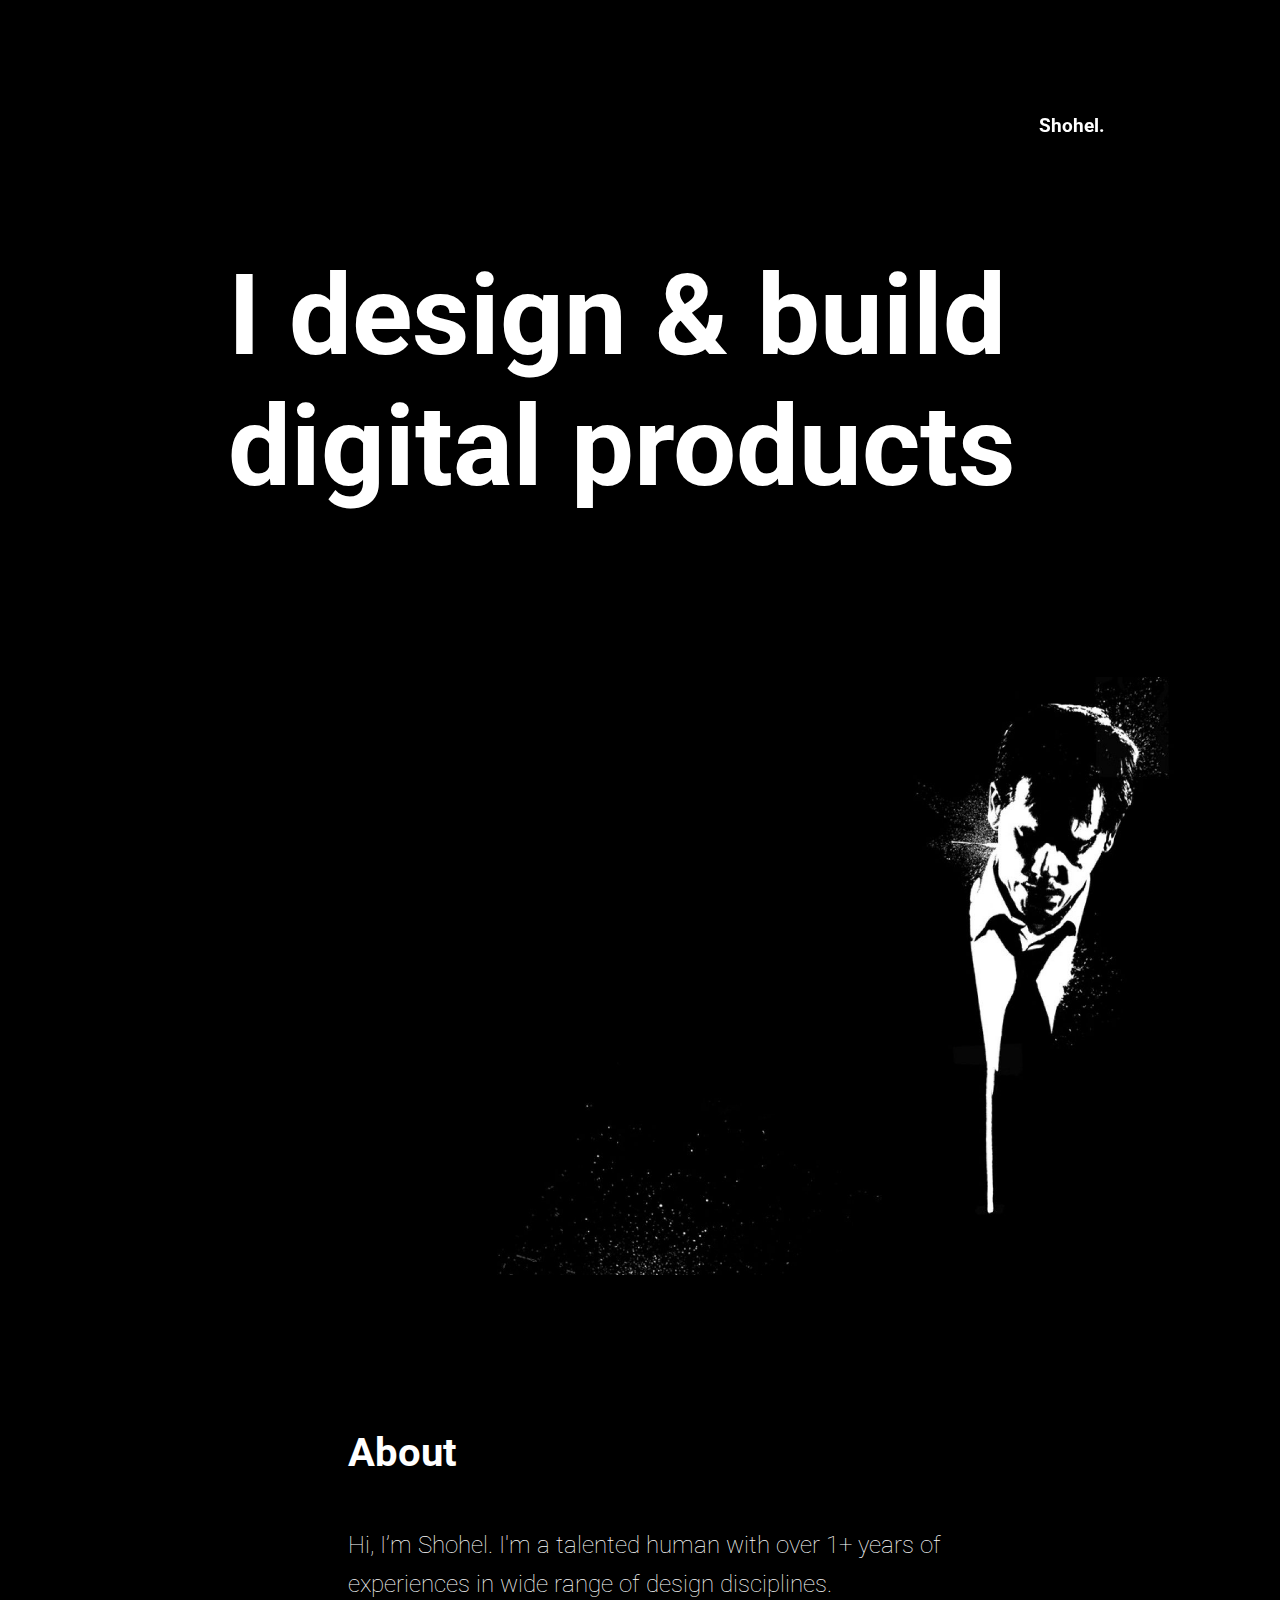
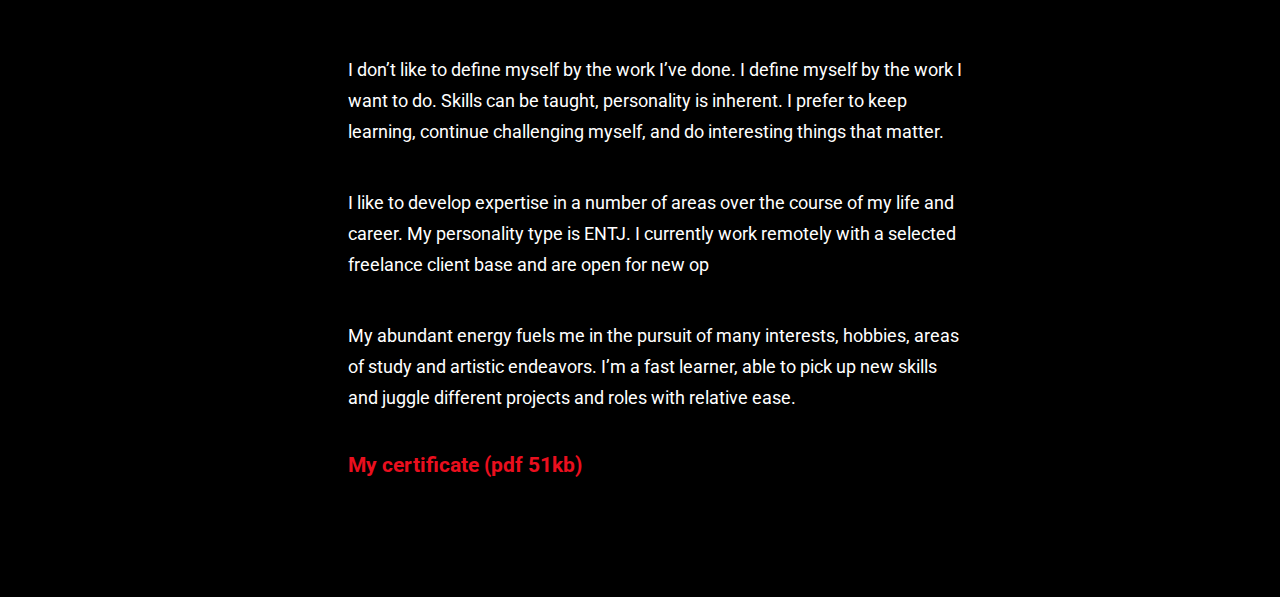
==== A black/about.html @ b4873d8a "shohel commit" ====
<!DOCTYPE html>
<html>
<head>
	<meta charset="utf-8">
	<title>Shohel/about</title>

<style type="text/css">
@import url('https://fonts.googleapis.com/css2?family=Roboto:wght@400;500;700;900&display=swap');

	*{
		padding: 0;
		margin: 0;
		font-family: 'Roboto', sans-serif;
	}
	.black{
		width: 100%;
		height: auto;
		background-color: black;
	}
	.content{
		width: 100%; 
	}
	.content h1{
		width: 73%;
		margin: auto;
		font-size: 112px;
		color: #fff;
		padding: 250px 0px 165px 110px;

	}
	.sticky{
		position: fixed;
		top: 13%;
		right: 8%;
		font-size: 28px;
		transform: translate(-13%, -8%);
	}
	.content h6 a{
		color: #fff;
		text-decoration: none;
	}
	#sk{
		opacity: 0;
		transition: 0.2s;
	}
	.sticky h6:hover #sk{
		opacity: 1;
		padding-right: 41px;
	}
	.content h2{
		color: #fff;
		font-size: 40px;
		width: 48%;
		margin: auto;
		padding: 150px 0px 50px 30px;
	}
	.content h3{
		color: #fff;
		font-size: 24px;
		width: 48%;
		font-weight: lighter;
		margin: auto;
		line-height: 39px;
		padding-bottom: 50px;
		padding-left: 30px;
	}
	.content p{
		color: #fff;
		font-size: 18px;
		width: 48%;
		margin: auto;
		padding-bottom: 40px;
		padding-left: 30px;
		line-height: 31px;
	}
	.content h5{
		width: 48%;
		margin: auto;
		padding-bottom: 120px;
		padding-left: 30px;
	    cursor: pointer;
	    font-size: 21px;
	}
	.content h5 a{
		color: #EA0F1E;
		text-decoration: none;
	}
	.image{
		height: auto;
		width: 83%;
		margin-left: auto;
	}
	.image img{
		max-width: 100%;
		height: auto;
	}

	@media(max-width: 780px){
		.content{
			width: 100%;
		}
        .content h1{
        	font-size: 50px;
        	padding: 190px 0px;
        	text-align: center;
        }
        .content h2{
        	width: 90%;
        	font-size: 30px;
        }
        .content h3{
        	width: 90%;
        	font-size: 18px;
        }
        .content p{
        	width: 90%;
        	font-size: 15px;
        }
        .sticky{
		position: fixed;
		top: 6%;
		right: 5%;
		font-size: 25px;
		transform: translate(-6%, -5%);
	} 
	.content h5{
		width: 90%; 
	    font-size: 18px;
	}

	}



</style>


</head>
<body>

	<div class="black">
		<div class="content">
			<h1>I design & build <br>
		     digital products</h1>
		     <div class="sticky">
		      <h6><a href="index.html">Shohel. <span id="sk">works</span> </a></h6>
		 </div>
		     <div class="image">
		     	<img src="bg2.jpg">
		     </div>
		     <h2>About</h2>

		     <h3>Hi, I’m Shohel. I'm a talented human with over 1+ years of experiences in wide range of design disciplines.</h3>

		     <p>I don’t like to define myself by the work I’ve done. I define myself by the work I want to do. Skills can be taught, personality is inherent. I prefer to keep learning, continue challenging myself, and do interesting things that matter.</p>

		     <p>I like to develop expertise in a number of areas over the course of my life and career. My personality type is ENTJ. I currently work remotely with a selected freelance client base and are open for new op</p>

		     <p>My abundant energy fuels me in the pursuit of many interests, hobbies, areas of study and artistic endeavors. I’m a fast learner, able to pick up new skills and juggle different projects and roles with relative ease.</p>

		     <h5> <a href="shohel.pdf"> My certificate (pdf 51kb)</a> </h5>


		</div>
	</div>

</body>
</html>
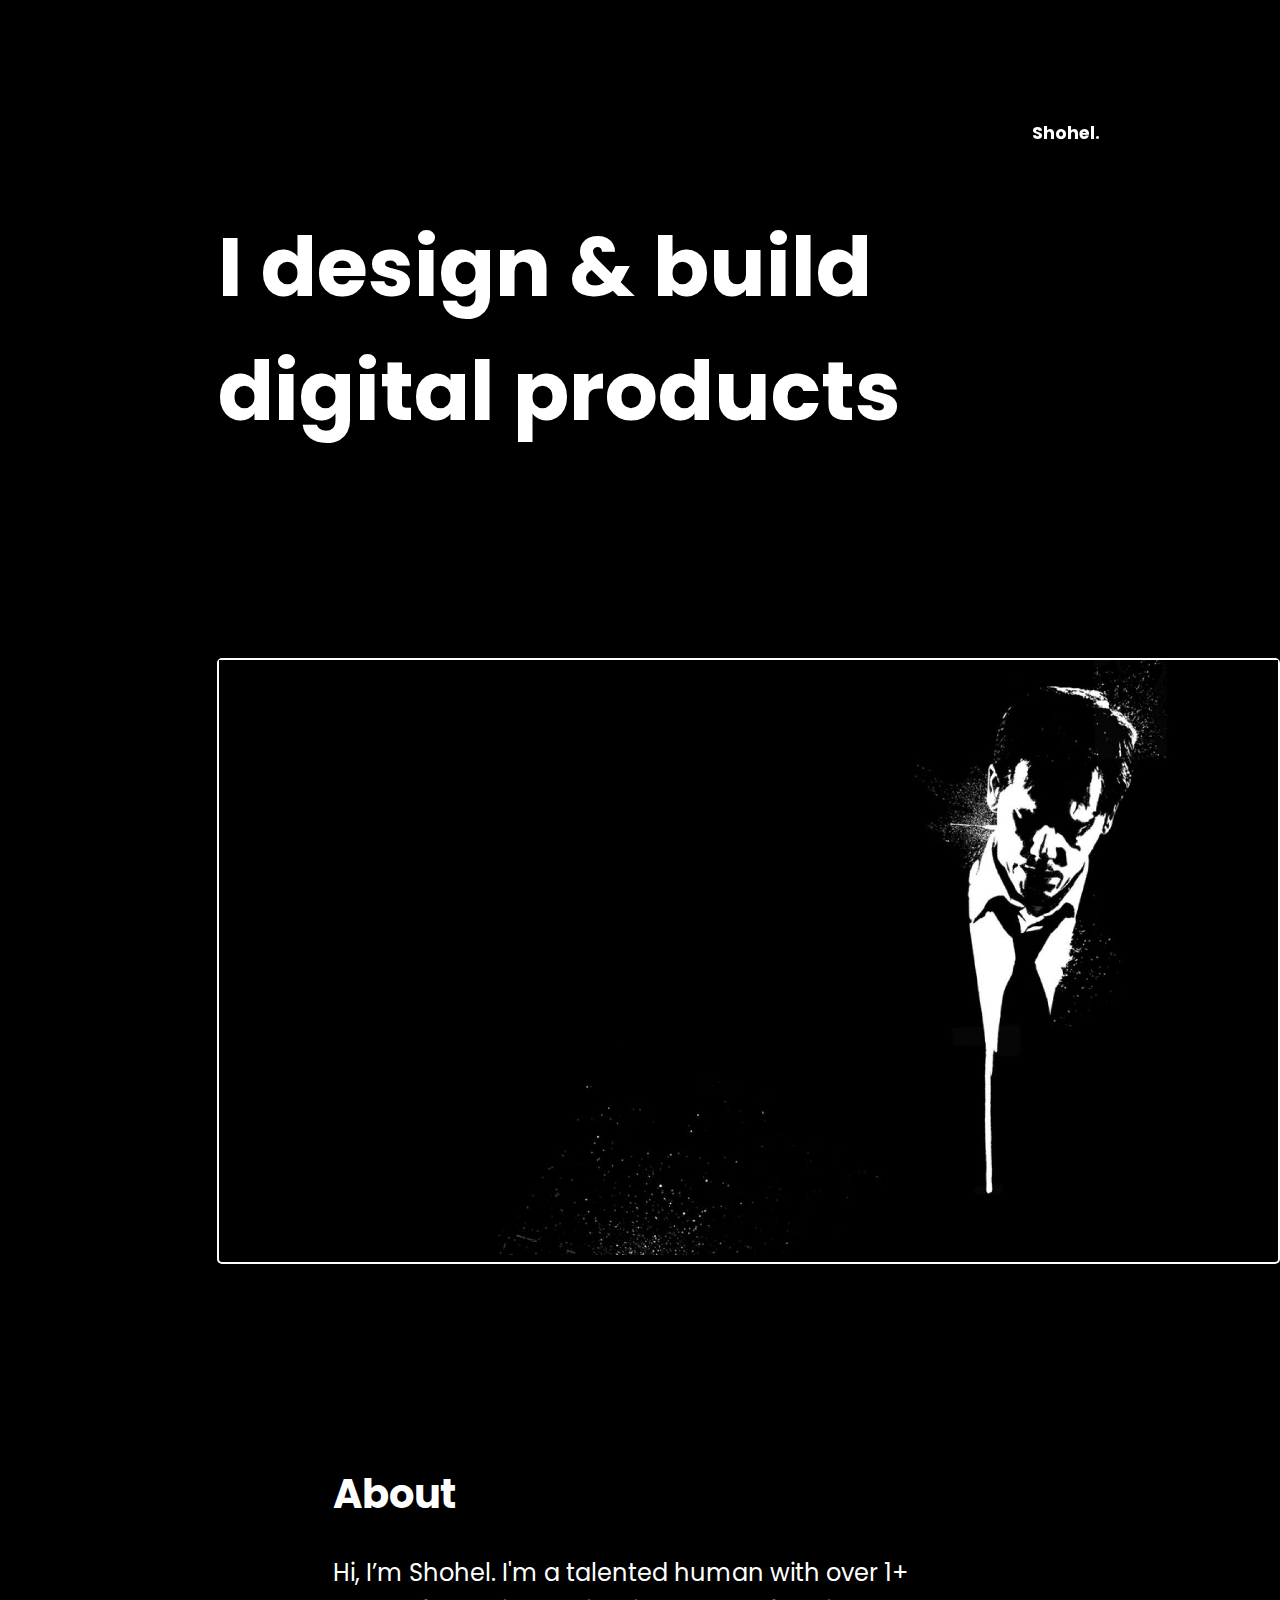
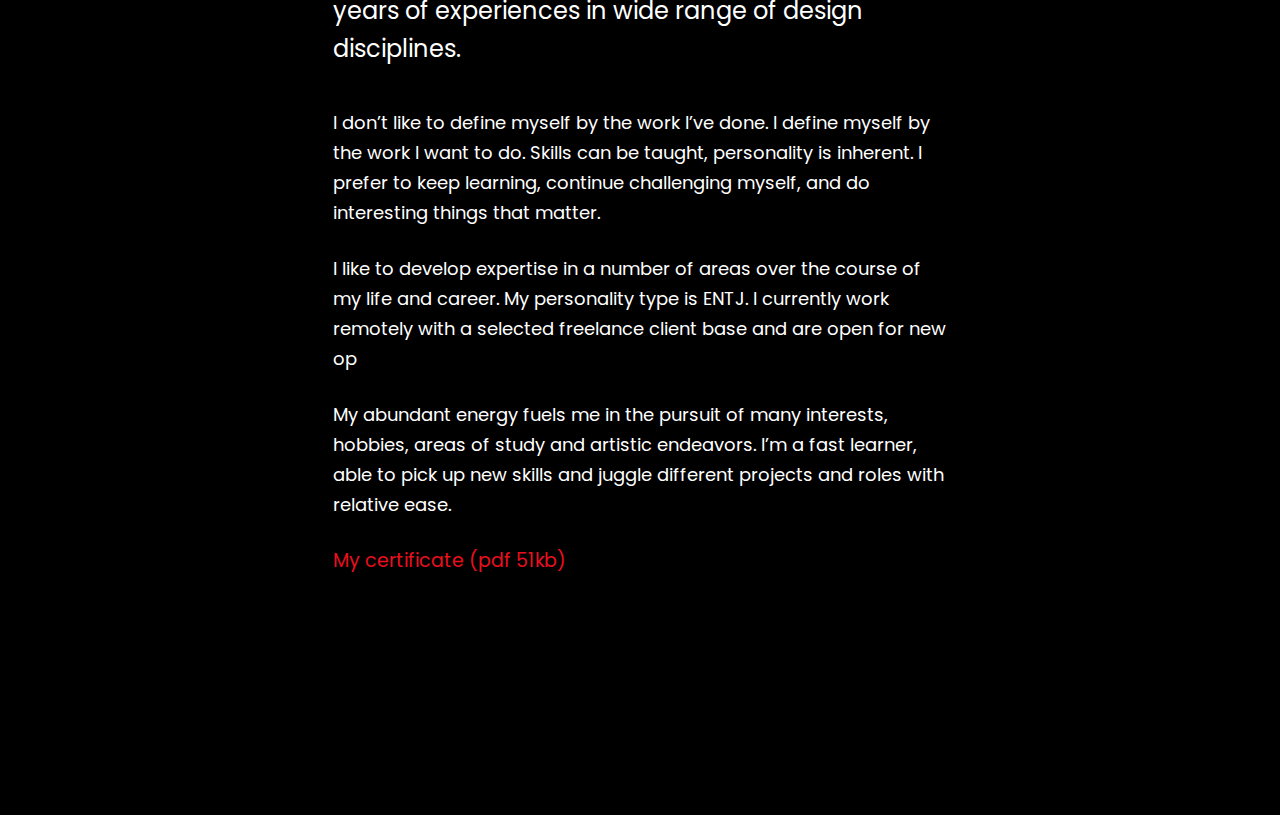
==== commit bffa1c1c: "second commit" ====
--- a/A black/about.html
+++ b/A black/about.html
@@ -5,12 +5,13 @@
 	<title>Shohel/about</title>
 
 <style type="text/css">
-@import url('https://fonts.googleapis.com/css2?family=Roboto:wght@400;500;700;900&display=swap');
+@import url('https://fonts.googleapis.com/css2?family=Poppins:wght@200;300;400;500;600;700;800;900&display=swap');
+
 
 	*{
 		padding: 0;
 		margin: 0;
-		font-family: 'Roboto', sans-serif;
+        font-family: 'Poppins', sans-serif;
 	}
 	.black{
 		width: 100%;
@@ -21,19 +22,24 @@
 		width: 100%; 
 	}
 	.content h1{
-		width: 73%;
-		margin: auto;
-		font-size: 112px;
-		color: #fff;
-		padding: 250px 0px 165px 110px;
-
+		width:  66%;
+		height: 70%;
+		margin: auto;
+		font-size: 6.5vw;
+		color: #fff;
+		padding-top: 16%;
+		padding-bottom: 16%;
+	}
+	.content blockquote{
+		padding-top: 60px;
+		padding-bottom: 60px;
 	}
 	.sticky{
 		position: fixed;
-		top: 13%;
+		top: 13.5%;
 		right: 8%;
-		font-size: 28px;
-		transform: translate(-13%, -8%);
+		font-size: 26px;
+		transform: translate(-13.5%, -8%);
 	}
 	.content h6 a{
 		color: #fff;
@@ -41,6 +47,7 @@
 	}
 	#sk{
 		opacity: 0;
+		font-weight: bold;
 		transition: 0.2s;
 	}
 	.sticky h6:hover #sk{
@@ -52,80 +59,120 @@
 		font-size: 40px;
 		width: 48%;
 		margin: auto;
-		padding: 150px 0px 50px 30px;
+		padding: 200px 0px 30px 0px;
 	}
 	.content h3{
 		color: #fff;
 		font-size: 24px;
-		width: 48%;
-		font-weight: lighter;
-		margin: auto;
-		line-height: 39px;
-		padding-bottom: 50px;
-		padding-left: 30px;
+		width: 48%; 
+		font-weight: 400;
+		margin: auto;
+		line-height: 38px;
+		padding-bottom: 40px;
+		padding-left: 0px;
 	}
 	.content p{
 		color: #fff;
 		font-size: 18px;
 		width: 48%;
 		margin: auto;
-		padding-bottom: 40px;
-		padding-left: 30px;
-		line-height: 31px;
+		font-weight: 400;
+		padding-bottom: 26px;
+		padding-left: 0px;
+		line-height: 30px;
 	}
 	.content h5{
 		width: 48%;
 		margin: auto;
 		padding-bottom: 120px;
-		padding-left: 30px;
-	    cursor: pointer;
-	    font-size: 21px;
+		padding-left: 0px;
+ 	    font-weight: 400;
+	    font-size: 19px;
 	}
 	.content h5 a{
 		color: #EA0F1E;
+		cursor: pointer;
 		text-decoration: none;
+		transition: 0.4s;
+	}
+	.content h5 a:hover{
+		padding-left: 38px;
 	}
 	.image{
 		height: auto;
-		width: 83%;
+		width: 82.7%;
+		border: 2px solid #fff;
+		border-radius: 5px;
 		margin-left: auto;
 	}
 	.image img{
 		max-width: 100%;
 		height: auto;
 	}
+	#hide{
+		display: none;
+	}
+	#show{
+		display: block;
+	}
+	 
 
 	@media(max-width: 780px){
 		.content{
-			width: 100%;
+			width: 100%; 
 		}
         .content h1{
-        	font-size: 50px;
-        	padding: 190px 0px;
-        	text-align: center;
+        	width: 88%;
+        	font-size: 53px;
+        	padding: 250px 0px 150px 0px; 
         }
         .content h2{
-        	width: 90%;
+        	width: 86%;
         	font-size: 30px;
         }
         .content h3{
-        	width: 90%;
-        	font-size: 18px;
+        	width: 86%;
+        	font-size: 18x;
         }
         .content p{
-        	width: 90%;
-        	font-size: 15px;
+        	width: 86%;
+        	font-size: 15x;
         }
         .sticky{
 		position: fixed;
 		top: 6%;
-		right: 5%;
+		right: 11%;
 		font-size: 25px;
-		transform: translate(-6%, -5%);
+		transform: translate(-6%, -11%);
 	} 
+	#sk{
+		display: none;
+	}
+	#hide{
+		display: block;
+	}
+	#show{
+		display: none;
+	}
 	.content h5{
-		width: 90%; 
+		width: 86%; 
 	    font-size: 18px;
+	}
+	.image{
+		height: 90vh;
+		width: 93%;
+		border: 2px solid #fff;
+		border-radius: 5px;
+		margin-left: auto;
+		background-image: url(r1.jpg);
+		background-size: cover;
+		background-repeat: no-repeat;
+	}
+	.image img{ 
+		display: none;
+	}
+	.content h5 a:hover{
+		padding-left: 0px;
 	}
 
 	}
@@ -140,8 +187,8 @@
 
 	<div class="black">
 		<div class="content">
-			<h1>I design & build <br>
-		     digital products</h1>
+			<h1>I design &<br id="hide"> build <br id="show">
+		     digital<br id="hide"> products</h1>
 		     <div class="sticky">
 		      <h6><a href="index.html">Shohel. <span id="sk">works</span> </a></h6>
 		 </div>
@@ -160,6 +207,8 @@
 
 		     <h5> <a href="shohel.pdf"> My certificate (pdf 51kb)</a> </h5>
 
+		     <blockquote></blockquote>
+
 
 		</div>
 	</div>
